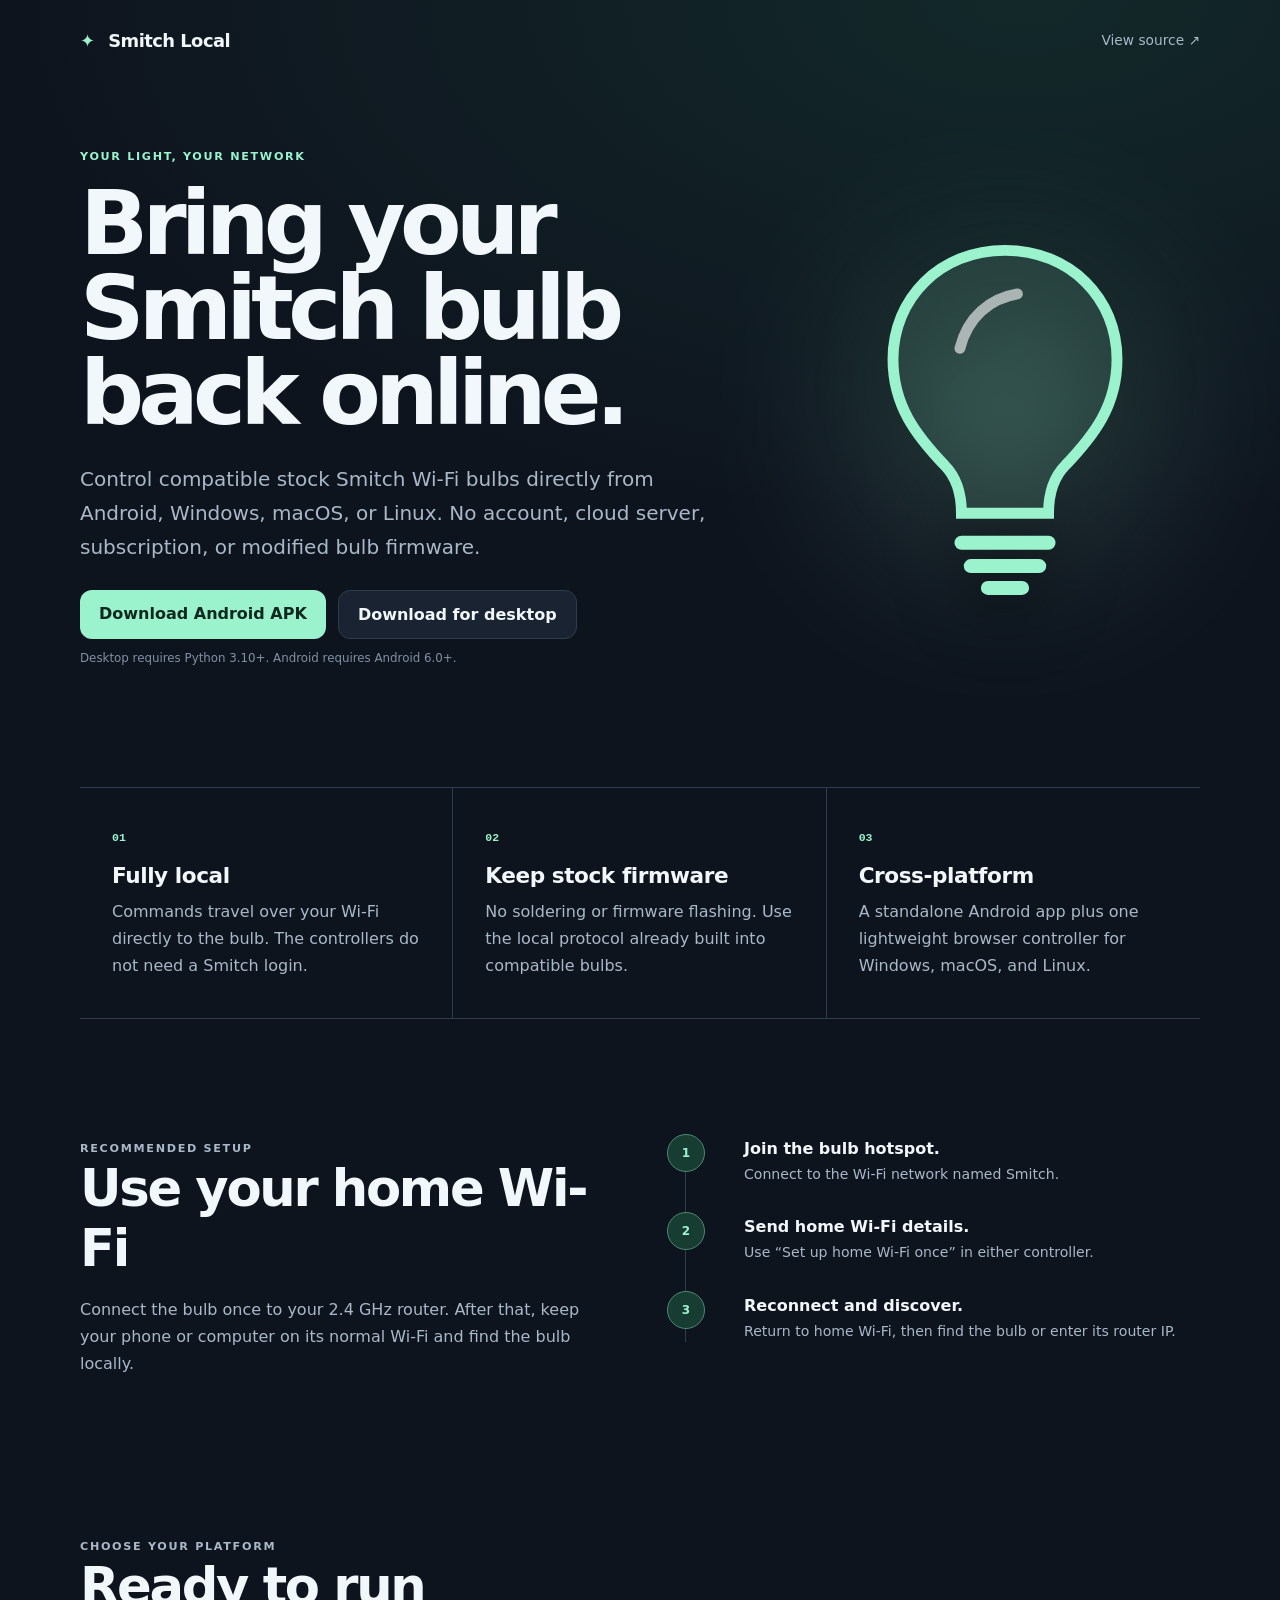
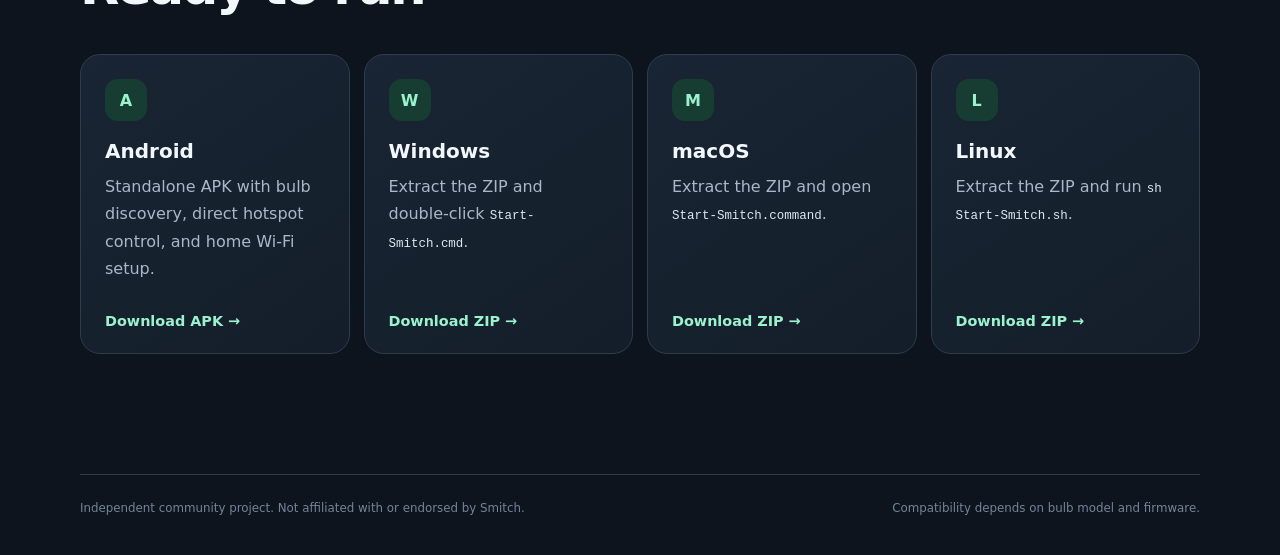
==== docs/index.html @ 6c5b60f4 "Publish Smitch Local for Android and desktop" ====
<!doctype html>
<html lang="en">
<head>
  <meta charset="utf-8">
  <meta name="viewport" content="width=device-width, initial-scale=1">
  <meta name="theme-color" content="#111722">
  <meta name="description" content="Download Smitch Local, an account-free local controller for compatible Smitch Wi-Fi bulbs.">
  <title>Smitch Local — local bulb control</title>
  <link rel="stylesheet" href="styles.css">
</head>
<body>
  <header class="nav wrap">
    <a class="brand" href="#top" aria-label="Smitch Local home"><span>✦</span> Smitch Local</a>
    <a class="github" href="https://github.com/1xky/smitch-local">View source ↗</a>
  </header>

  <main id="top">
    <section class="hero wrap">
      <div class="copy">
        <p class="eyebrow">YOUR LIGHT, YOUR NETWORK</p>
        <h1>Bring your Smitch bulb back online.</h1>
        <p class="intro">Control compatible stock Smitch Wi-Fi bulbs directly from Android, Windows, macOS, or Linux. No account, cloud server, subscription, or modified bulb firmware.</p>
        <div class="actions">
          <a class="button primary" href="downloads/Smitch-Local-Android.apk" download>Download Android APK</a>
          <a class="button secondary" href="downloads/Smitch-Local-Desktop.zip" download>Download for desktop</a>
        </div>
        <p class="small">Desktop requires Python 3.10+. Android requires Android 6.0+.</p>
      </div>
      <div class="bulb" aria-hidden="true">
        <div class="glow"></div>
        <svg viewBox="0 0 180 240" fill="none">
          <path class="glass" d="M90 15c-42 0-72 31-72 70 0 30 15 49 33 68 8 8 11 19 11 31h56c0-12 3-23 11-31 18-19 33-38 33-68 0-39-30-70-72-70Z"/>
          <path d="M62 203h56M68 218h44M79 232h22" stroke="currentColor" stroke-width="9" stroke-linecap="round"/>
          <path d="M61 78c5-20 19-32 37-35" stroke="white" stroke-opacity=".6" stroke-width="7" stroke-linecap="round"/>
        </svg>
      </div>
    </section>

    <section class="features wrap" aria-label="Features">
      <article><span>01</span><h2>Fully local</h2><p>Commands travel over your Wi-Fi directly to the bulb. The controllers do not need a Smitch login.</p></article>
      <article><span>02</span><h2>Keep stock firmware</h2><p>No soldering or firmware flashing. Use the local protocol already built into compatible bulbs.</p></article>
      <article><span>03</span><h2>Cross-platform</h2><p>A standalone Android app plus one lightweight browser controller for Windows, macOS, and Linux.</p></article>
    </section>

    <section class="setup wrap">
      <div><p class="eyebrow">RECOMMENDED SETUP</p><h2>Use your home Wi-Fi</h2><p>Connect the bulb once to your 2.4 GHz router. After that, keep your phone or computer on its normal Wi-Fi and find the bulb locally.</p></div>
      <ol>
        <li><strong>Join the bulb hotspot.</strong><span>Connect to the Wi-Fi network named Smitch.</span></li>
        <li><strong>Send home Wi-Fi details.</strong><span>Use “Set up home Wi-Fi once” in either controller.</span></li>
        <li><strong>Reconnect and discover.</strong><span>Return to home Wi-Fi, then find the bulb or enter its router IP.</span></li>
      </ol>
    </section>

    <section class="platforms wrap">
      <p class="eyebrow">CHOOSE YOUR PLATFORM</p><h2>Ready to run</h2>
      <div class="cards">
        <article><div class="icon">A</div><h3>Android</h3><p>Standalone APK with bulb discovery, direct hotspot control, and home Wi-Fi setup.</p><a href="downloads/Smitch-Local-Android.apk" download>Download APK →</a></article>
        <article><div class="icon">W</div><h3>Windows</h3><p>Extract the ZIP and double-click <code>Start-Smitch.cmd</code>.</p><a href="downloads/Smitch-Local-Desktop.zip" download>Download ZIP →</a></article>
        <article><div class="icon">M</div><h3>macOS</h3><p>Extract the ZIP and open <code>Start-Smitch.command</code>.</p><a href="downloads/Smitch-Local-Desktop.zip" download>Download ZIP →</a></article>
        <article><div class="icon">L</div><h3>Linux</h3><p>Extract the ZIP and run <code>sh Start-Smitch.sh</code>.</p><a href="downloads/Smitch-Local-Desktop.zip" download>Download ZIP →</a></article>
      </div>
    </section>
  </main>

  <footer class="wrap"><p>Independent community project. Not affiliated with or endorsed by Smitch.</p><p>Compatibility depends on bulb model and firmware.</p></footer>
</body>
</html>
---- docs/styles.css ----
:root{color-scheme:dark;--bg:#0e141e;--panel:#182331;--line:#2d3c4e;--text:#f2f7fb;--muted:#a9b8c8;--mint:#9bf3cd;--mint-deep:#173d32;font-family:Inter,ui-sans-serif,system-ui,-apple-system,"Segoe UI",sans-serif}*{box-sizing:border-box}html{scroll-behavior:smooth}body{margin:0;background:radial-gradient(1000px 520px at 80% 0,#1a513f55,transparent),var(--bg);color:var(--text)}a{color:inherit}.wrap{width:min(1120px,calc(100% - 40px));margin-inline:auto}.nav{height:80px;display:flex;align-items:center;justify-content:space-between}.brand{font-weight:800;text-decoration:none;letter-spacing:-.03em;font-size:1.12rem}.brand span{color:var(--mint);margin-right:8px}.github{font-size:.86rem;color:var(--muted);text-decoration:none}.github:hover{color:var(--mint)}.hero{min-height:620px;display:grid;grid-template-columns:1.25fr .75fr;align-items:center;gap:80px;padding-block:70px 110px}.eyebrow{font-weight:800;letter-spacing:.15em;color:var(--mint);font-size:.7rem;margin:0 0 18px}h1{font-size:clamp(3.2rem,7vw,6.3rem);line-height:.95;letter-spacing:-.065em;margin:0;max-width:820px}h2{font-size:clamp(2rem,4vw,3.4rem);letter-spacing:-.045em;margin:0 0 18px}h3{font-size:1.25rem;margin:18px 0 10px}.intro{font-size:clamp(1rem,2vw,1.25rem);line-height:1.7;color:var(--muted);max-width:720px;margin:26px 0}.actions{display:flex;gap:12px;flex-wrap:wrap}.button{display:inline-block;border-radius:12px;padding:14px 19px;text-decoration:none;font-weight:750}.primary{background:var(--mint);color:#10281f}.secondary{border:1px solid var(--line);background:#192331}.small{font-size:.74rem;color:#7f91a5}.bulb{position:relative;display:grid;place-items:center;min-height:400px;color:var(--mint)}.bulb svg{position:relative;width:min(280px,100%);filter:drop-shadow(0 15px 32px #0008)}.bulb .glass{fill:#9bf3cd20;stroke:var(--mint);stroke-width:7}.glow{position:absolute;width:260px;height:260px;border-radius:50%;background:var(--mint);filter:blur(90px);opacity:.25}.features{display:grid;grid-template-columns:repeat(3,1fr);border-block:1px solid var(--line)}.features article{padding:38px 32px;border-right:1px solid var(--line)}.features article:last-child{border:0}.features span{color:var(--mint);font:700 .72rem ui-monospace,monospace}.features h2{font-size:1.35rem;margin:18px 0 10px;letter-spacing:-.02em}.features p,.platforms p,.setup p{color:var(--muted);line-height:1.7;margin:0}.setup{display:grid;grid-template-columns:1fr 1fr;gap:90px;padding-block:120px}.setup ol{list-style:none;padding:0;margin:0;counter-reset:steps}.setup li{position:relative;padding:0 0 32px 58px;border-left:1px solid var(--line)}.setup li:last-child{padding-bottom:0}.setup li:before{counter-increment:steps;content:counter(steps);position:absolute;left:-19px;top:-5px;width:36px;height:36px;border-radius:50%;display:grid;place-items:center;background:var(--mint-deep);border:1px solid #4d8874;color:var(--mint);font-size:.75rem;font-weight:800}.setup li strong,.setup li span{display:block}.setup li span{color:var(--muted);font-size:.88rem;line-height:1.6;margin-top:5px}.platforms{padding-block:40px 120px}.cards{display:grid;grid-template-columns:repeat(4,1fr);gap:14px;margin-top:38px}.cards article{display:flex;flex-direction:column;min-height:300px;background:linear-gradient(145deg,#192534,#141e2a);border:1px solid var(--line);border-radius:20px;padding:24px}.cards .icon{width:42px;height:42px;border-radius:13px;display:grid;place-items:center;background:var(--mint-deep);color:var(--mint);font-weight:900}.cards a{margin-top:auto;color:var(--mint);font-weight:750;text-decoration:none;font-size:.9rem}.cards code{font-size:.78rem;color:#dce8f2}footer{display:flex;justify-content:space-between;gap:20px;border-top:1px solid var(--line);padding-block:26px 40px;color:#728498;font-size:.74rem}footer p{margin:0}@media(max-width:820px){.hero{grid-template-columns:1fr;padding-block:60px 80px;gap:20px}.bulb{display:none}.features{grid-template-columns:1fr}.features article{border-right:0;border-bottom:1px solid var(--line)}.setup{grid-template-columns:1fr;gap:48px;padding-block:85px}.cards{grid-template-columns:1fr 1fr}}@media(max-width:520px){.wrap{width:min(100% - 26px,1120px)}.nav{height:66px}.hero{min-height:auto}.actions{display:grid}.button{text-align:center}h1{font-size:3.25rem}.cards{grid-template-columns:1fr}.cards article{min-height:240px}.features article{padding-inline:12px}.github{font-size:.76rem}footer{display:block}footer p+ p{margin-top:8px}}
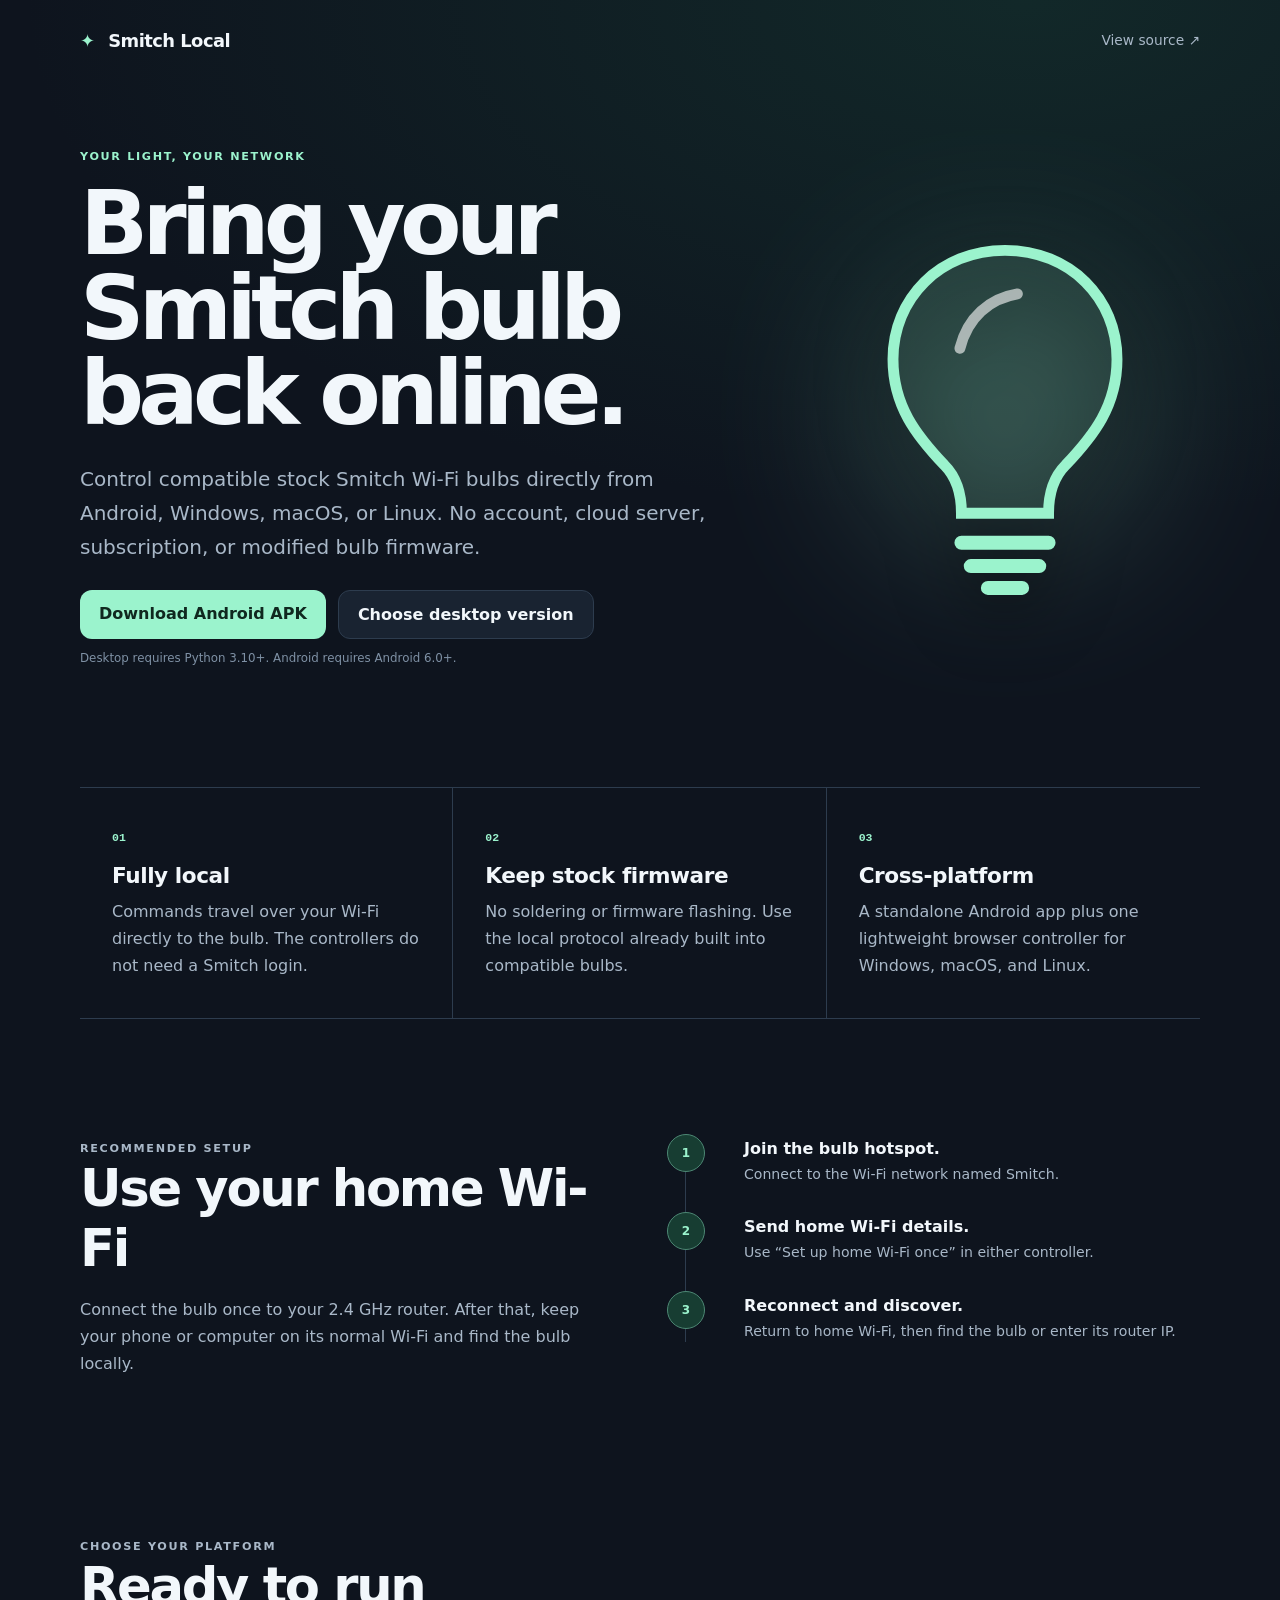
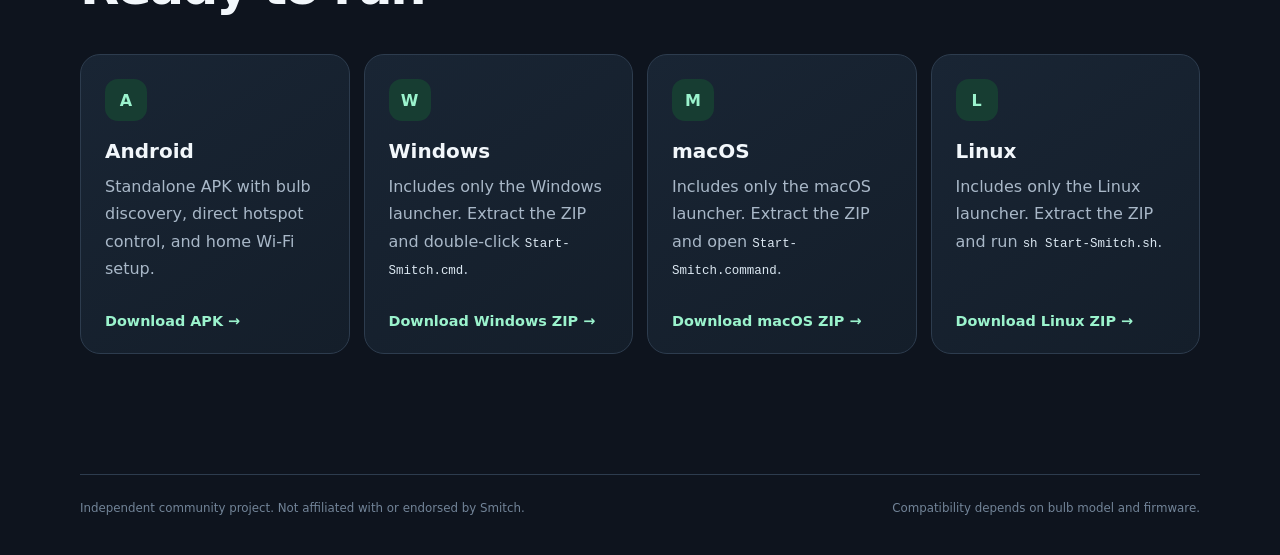
==== commit 0bdf70c2: "Split desktop downloads by operating system" ====
--- a/docs/index.html
+++ b/docs/index.html
@@ -22,7 +22,7 @@
         <p class="intro">Control compatible stock Smitch Wi-Fi bulbs directly from Android, Windows, macOS, or Linux. No account, cloud server, subscription, or modified bulb firmware.</p>
         <div class="actions">
           <a class="button primary" href="downloads/Smitch-Local-Android.apk" download>Download Android APK</a>
-          <a class="button secondary" href="downloads/Smitch-Local-Desktop.zip" download>Download for desktop</a>
+          <a class="button secondary" href="#platform-downloads">Choose desktop version</a>
         </div>
         <p class="small">Desktop requires Python 3.10+. Android requires Android 6.0+.</p>
       </div>
@@ -51,13 +51,13 @@
       </ol>
     </section>
 
-    <section class="platforms wrap">
+    <section class="platforms wrap" id="platform-downloads">
       <p class="eyebrow">CHOOSE YOUR PLATFORM</p><h2>Ready to run</h2>
       <div class="cards">
         <article><div class="icon">A</div><h3>Android</h3><p>Standalone APK with bulb discovery, direct hotspot control, and home Wi-Fi setup.</p><a href="downloads/Smitch-Local-Android.apk" download>Download APK →</a></article>
-        <article><div class="icon">W</div><h3>Windows</h3><p>Extract the ZIP and double-click <code>Start-Smitch.cmd</code>.</p><a href="downloads/Smitch-Local-Desktop.zip" download>Download ZIP →</a></article>
-        <article><div class="icon">M</div><h3>macOS</h3><p>Extract the ZIP and open <code>Start-Smitch.command</code>.</p><a href="downloads/Smitch-Local-Desktop.zip" download>Download ZIP →</a></article>
-        <article><div class="icon">L</div><h3>Linux</h3><p>Extract the ZIP and run <code>sh Start-Smitch.sh</code>.</p><a href="downloads/Smitch-Local-Desktop.zip" download>Download ZIP →</a></article>
+        <article><div class="icon">W</div><h3>Windows</h3><p>Includes only the Windows launcher. Extract the ZIP and double-click <code>Start-Smitch.cmd</code>.</p><a href="downloads/Smitch-Local-Windows.zip" download>Download Windows ZIP →</a></article>
+        <article><div class="icon">M</div><h3>macOS</h3><p>Includes only the macOS launcher. Extract the ZIP and open <code>Start-Smitch.command</code>.</p><a href="downloads/Smitch-Local-macOS.zip" download>Download macOS ZIP →</a></article>
+        <article><div class="icon">L</div><h3>Linux</h3><p>Includes only the Linux launcher. Extract the ZIP and run <code>sh Start-Smitch.sh</code>.</p><a href="downloads/Smitch-Local-Linux.zip" download>Download Linux ZIP →</a></article>
       </div>
     </section>
   </main>
